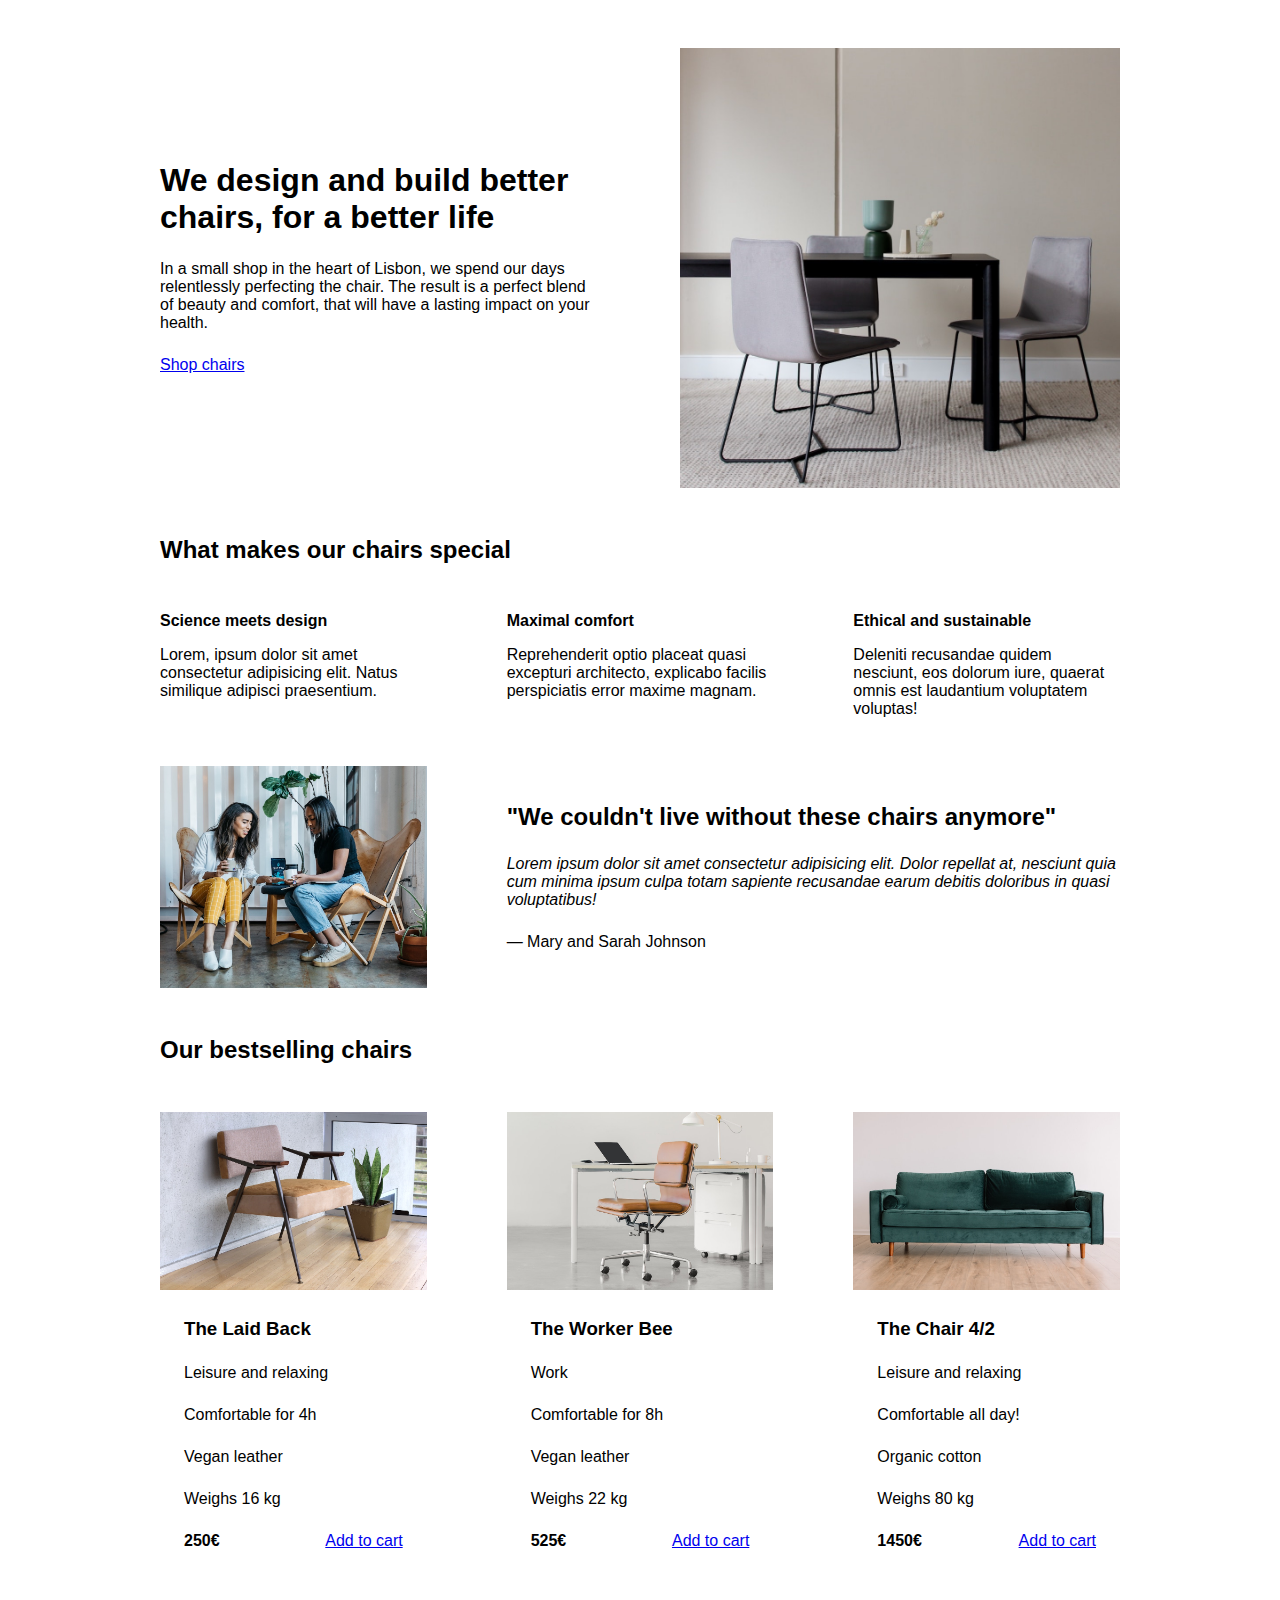
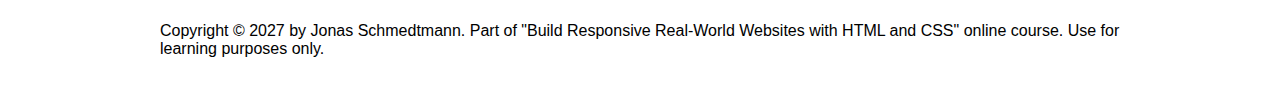
==== design/index.html @ 3bac64db "Add course files" ====
<!DOCTYPE html>
<html lang="en">
  <head>
    <meta charset="UTF-8" />
    <meta http-equiv="X-UA-Compatible" content="IE=edge" />
    <meta name="viewport" content="width=device-width, initial-scale=1.0" />

    <link rel="stylesheet" href="style.css" />
    <title>Lisbon Chair Shop</title>
  </head>
  <body>
    <div class="container">
      <header>
        <div class="header-text-box">
          <h1>We design and build better chairs, for a better life</h1>
          <p class="header-text">
            In a small shop in the heart of Lisbon, we spend our days
            relentlessly perfecting the chair. The result is a perfect blend of
            beauty and comfort, that will have a lasting impact on your health.
          </p>
          <a class="btn btn--big" href="#">Shop chairs</a>
        </div>
        <img src="hero.jpg" alt="Photo" />
      </header>

      <section>
        <h2>What makes our chairs special</h2>
        <div class="grid-3-cols">
          <div>
            <p class="features-title"><strong>Science meets design</strong></p>
            <p class="features-text">
              Lorem, ipsum dolor sit amet consectetur adipisicing elit. Natus
              similique adipisci praesentium.
            </p>
          </div>

          <div>
            <p class="features-title">
              <strong>Maximal comfort</strong>
            </p>
            <p class="features-text">
              Reprehenderit optio placeat quasi excepturi architecto, explicabo
              facilis perspiciatis error maxime magnam.
            </p>
          </div>

          <div>
            <p class="features-title">
              <strong>Ethical and sustainable</strong>
            </p>
            <p class="features-text">
              Deleniti recusandae quidem nesciunt, eos dolorum iure, quaerat
              omnis est laudantium voluptatem voluptas!
            </p>
          </div>
        </div>
      </section>

      <section class="testimonial-section">
        <div class="grid-3-cols">
          <img src="customers.jpg" alt="People sitting on chairs" />
          <div class="testimonial-box">
            <h2>"We couldn't live without these chairs anymore"</h2>
            <blockquote class="testimonial-text">
              Lorem ipsum dolor sit amet consectetur adipisicing elit. Dolor
              repellat at, nesciunt quia cum minima ipsum culpa totam sapiente
              recusandae earum debitis doloribus in quasi voluptatibus!
            </blockquote>
            <p class="testimonial-author">&mdash; Mary and Sarah Johnson</p>
          </div>
        </div>
      </section>

      <section>
        <h2>Our bestselling chairs</h2>
        <div class="grid-3-cols">
          <figure class="chair">
            <img src="chair-1.jpg" alt="Chair" />
            <div class="chair-box">
              <h3>The Laid Back</h3>
              <ul class="chair-details">
                <li>
                  <!-- Span is a generic INLINE text element, it doesn't have any meaning. It's like a div element, but inline -->
                  <span>Leisure and relaxing</span>
                </li>
                <li>
                  <span>Comfortable for 4h</span>
                </li>
                <li>
                  <span>Vegan leather</span>
                </li>
                <li>
                  <span>Weighs 16 kg</span>
                </li>
              </ul>
              <div class="chair-price">
                <strong>250€</strong>
                <a href="#" class="btn btn--small">Add to cart</a>
              </div>
            </div>
          </figure>

          <figure class="chair">
            <img src="chair-2.jpg" alt="Chair" />
            <div class="chair-box">
              <h3>The Worker Bee</h3>
              <ul class="chair-details">
                <li>
                  <span>Work</span>
                </li>
                <li>
                  <span>Comfortable for 8h</span>
                </li>
                <li>
                  <span>Vegan leather</span>
                </li>
                <li>
                  <span>Weighs 22 kg</span>
                </li>
              </ul>
              <div class="chair-price">
                <strong>525€</strong>
                <a href="#" class="btn btn--small">Add to cart</a>
              </div>
            </div>
          </figure>

          <figure class="chair">
            <img src="chair-3.jpg" alt="Chair" />
            <div class="chair-box">
              <h3>The Chair 4/2</h3>
              <ul class="chair-details">
                <li>
                  <span>Leisure and relaxing</span>
                </li>
                <li>
                  <span>Comfortable all day!</span>
                </li>
                <li>
                  <span>Organic cotton</span>
                </li>
                <li>
                  <span>Weighs 80 kg</span>
                </li>
              </ul>
              <div class="chair-price">
                <strong>1450€</strong>
                <a href="#" class="btn btn--small">Add to cart</a>
              </div>
            </div>
          </figure>
        </div>
      </section>

      <footer>
        Copyright &copy; 2027 by Jonas Schmedtmann. Part of "Build Responsive
        Real-World Websites with HTML and CSS" online course. Use for learning
        purposes only.
      </footer>
    </div>
  </body>
</html>
---- design/style.css ----
/*
SPACING SYSTEM (px)
2 / 4 / 8 / 12 / 16 / 24 / 32 / 48 / 64 / 80 / 96 / 128

FONT SIZE SYSTEM (px)
10 / 12 / 14 / 16 / 18 / 20 / 24 / 30 / 36 / 44 / 52 / 62 / 74 / 86 / 98
*/

* {
  margin: 0;
  padding: 0;
  box-sizing: border-box;
}

/* ------------------------ */
/* GENERAL STYLES */
/* ------------------------ */
body {
  font-family: sans-serif;
}

.container {
  width: 960px;
  margin: 0 auto;
}

header,
section {
  margin-bottom: 48px;
}

h2 {
  margin-bottom: 48px;
}

.grid-3-cols {
  display: grid;
  grid-template-columns: repeat(3, 1fr);
  column-gap: 80px;
}

/* ------------------------ */
/* COMPONENT STYLES */
/* ------------------------ */

/* HEADER */
header {
  display: grid;
  grid-template-columns: repeat(2, 1fr);
  column-gap: 80px;
  margin-top: 48px;
}

.header-text-box {
  align-self: center;
}

h1 {
  margin-bottom: 24px;
}

.header-text {
  margin-bottom: 24px;
}

img {
  width: 100%;
}

/* FEATURES */
.features-icon {
}

.features-title {
  margin-bottom: 16px;
}

.features-text {
}

/* TESTIMONIAL */
.testimonial-section {
}

.testimonial-box {
  grid-column: 2 / -1;
  align-self: center;
}

.testimonial-box h2 {
  margin-bottom: 24px;
}

.testimonial-text {
  font-style: italic;
  margin-bottom: 24px;
}

/* CHAIRS */
.chair-box {
  padding: 24px;
}

h3 {
  margin-bottom: 24px;
}

.chair-details {
  list-style: none;
  margin-bottom: 24px;
}

.chair-details li {
  display: flex;
  align-items: center;
  gap: 12px;
  margin-bottom: 24px;
}

.chair-details li:last-child {
  margin-bottom: 0;
}

.chair-icon {
}

.chair-price {
  display: flex;
  justify-content: space-between;
}

footer {
  margin-bottom: 48px;
}
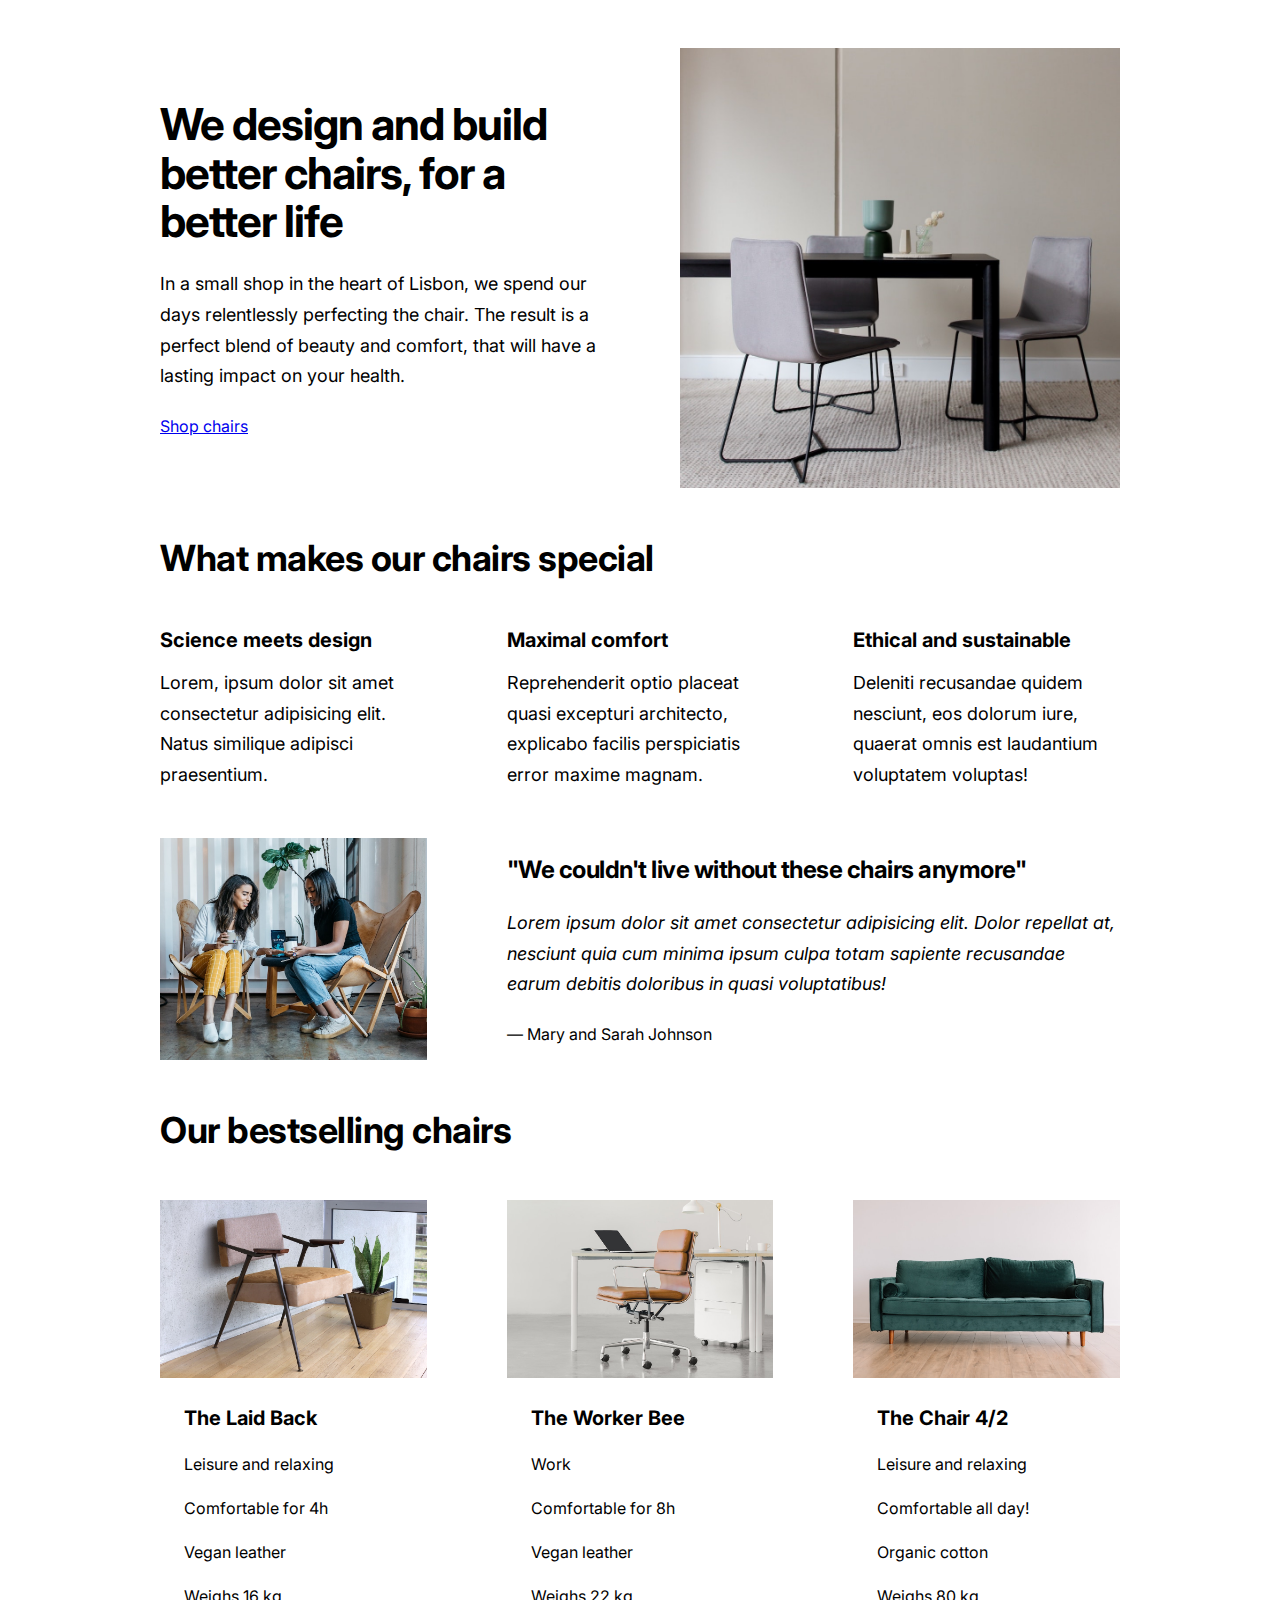
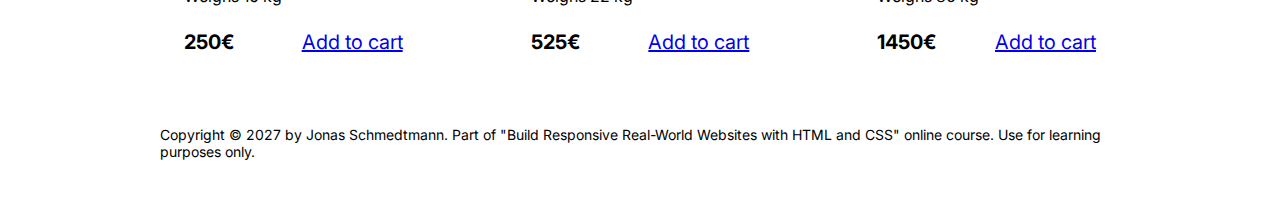
==== commit 251fe4d9: "Apply font size system" ====
--- a/design/index.html
+++ b/design/index.html
@@ -4,6 +4,10 @@
     <meta charset="UTF-8" />
     <meta http-equiv="X-UA-Compatible" content="IE=edge" />
     <meta name="viewport" content="width=device-width, initial-scale=1.0" />
+
+    <link rel="preconnect" href="https://fonts.googleapis.com">
+    <link rel="preconnect" href="https://fonts.gstatic.com" crossorigin>
+    <link href="https://fonts.googleapis.com/css2?family=Inter:wght@400;500;700&display=swap" rel="stylesheet">
 
     <link rel="stylesheet" href="style.css" />
     <title>Lisbon Chair Shop</title>
--- a/design/style.css
+++ b/design/style.css
@@ -16,7 +16,7 @@
 /* GENERAL STYLES */
 /* ------------------------ */
 body {
-  font-family: sans-serif;
+  font-family: 'Inter', sans-serif;
 }
 
 .container {
@@ -31,6 +31,8 @@
 
 h2 {
   margin-bottom: 48px;
+  font-size: 36px;
+  letter-spacing: -0.5px;
 }
 
 .grid-3-cols {
@@ -57,9 +59,14 @@
 
 h1 {
   margin-bottom: 24px;
+  font-size: 44px;
+  line-height: 1.1;
+  letter-spacing: -1px;
 }
 
 .header-text {
+  font-size: 18px;
+  line-height: 1.7;
   margin-bottom: 24px;
 }
 
@@ -73,9 +80,12 @@
 
 .features-title {
   margin-bottom: 16px;
+  font-size: 20px;
 }
 
 .features-text {
+  font-size: 18px;
+  line-height: 1.7;
 }
 
 /* TESTIMONIAL */
@@ -88,10 +98,13 @@
 }
 
 .testimonial-box h2 {
+  font-size: 24px;
   margin-bottom: 24px;
 }
 
 .testimonial-text {
+  font-size: 18px;
+  line-height: 1.7;
   font-style: italic;
   margin-bottom: 24px;
 }
@@ -102,6 +115,7 @@
 }
 
 h3 {
+  font-size: 20px;
   margin-bottom: 24px;
 }
 
@@ -125,10 +139,12 @@
 }
 
 .chair-price {
+  font-size: 20px;
   display: flex;
   justify-content: space-between;
 }
 
 footer {
+  font-size: 14px;
   margin-bottom: 48px;
 }
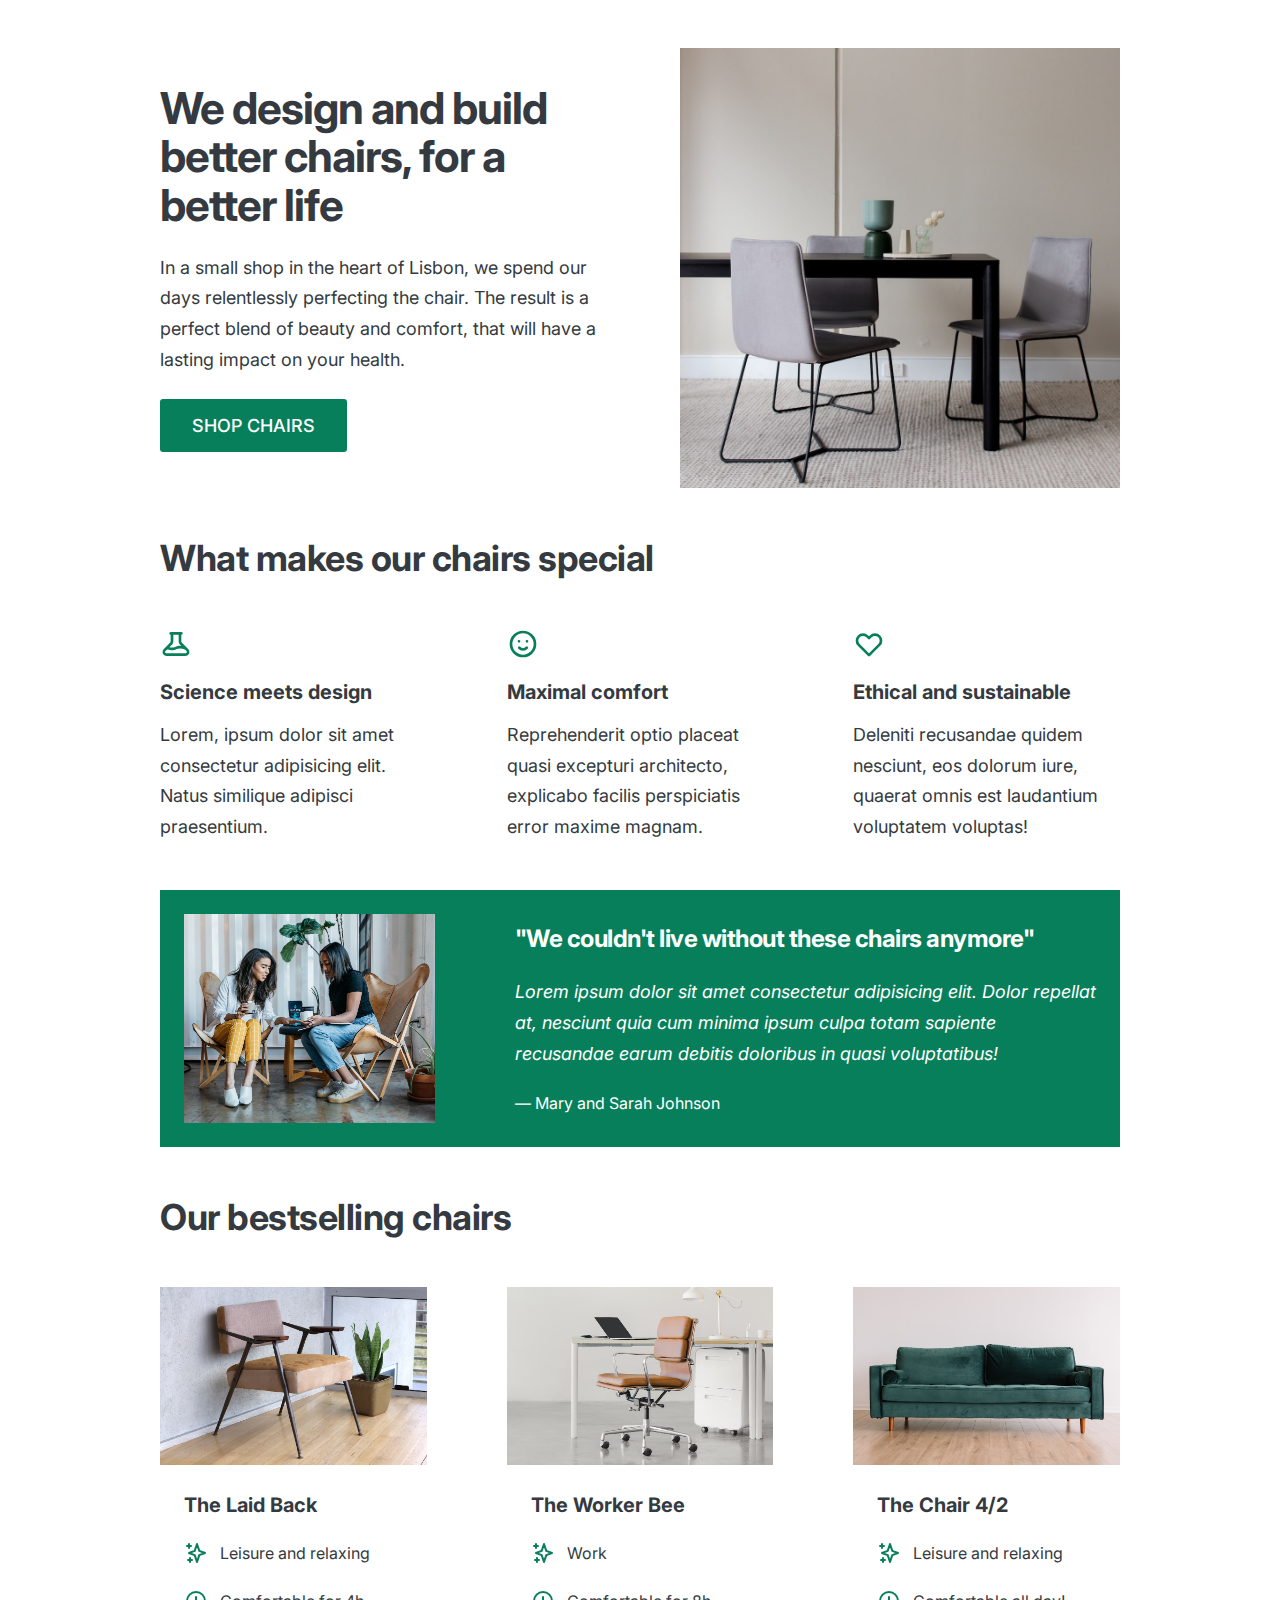
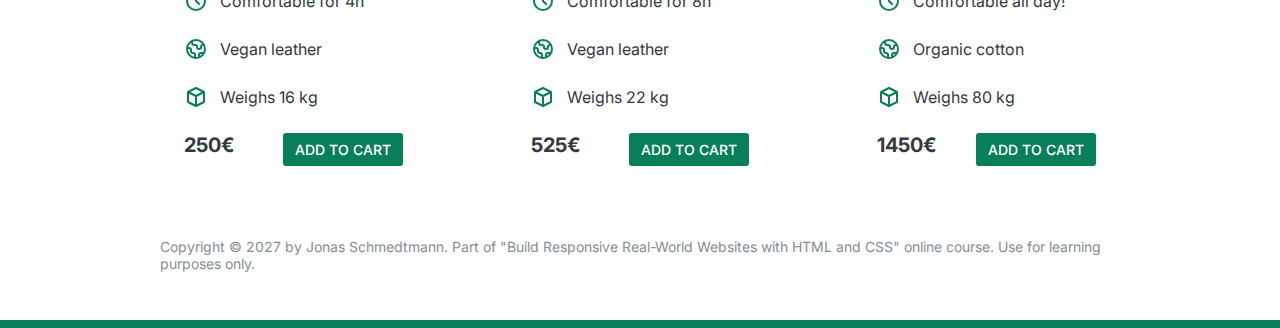
==== commit 5cb430ea: "Add icons" ====
--- a/design/index.html
+++ b/design/index.html
@@ -31,6 +31,9 @@
         <h2>What makes our chairs special</h2>
         <div class="grid-3-cols">
           <div>
+            <svg xmlns="http://www.w3.org/2000/svg" class="features-icon" fill="none" viewBox="0 0 24 24" stroke="currentColor">
+              <path stroke-linecap="round" stroke-linejoin="round" stroke-width="2" d="M19.428 15.428a2 2 0 00-1.022-.547l-2.387-.477a6 6 0 00-3.86.517l-.318.158a6 6 0 01-3.86.517L6.05 15.21a2 2 0 00-1.806.547M8 4h8l-1 1v5.172a2 2 0 00.586 1.414l5 5c1.26 1.26.367 3.414-1.415 3.414H4.828c-1.782 0-2.674-2.154-1.414-3.414l5-5A2 2 0 009 10.172V5L8 4z" />
+            </svg>
             <p class="features-title"><strong>Science meets design</strong></p>
             <p class="features-text">
               Lorem, ipsum dolor sit amet consectetur adipisicing elit. Natus
@@ -39,6 +42,9 @@
           </div>
 
           <div>
+            <svg xmlns="http://www.w3.org/2000/svg" class="features-icon" fill="none" viewBox="0 0 24 24" stroke="currentColor">
+              <path stroke-linecap="round" stroke-linejoin="round" stroke-width="2" d="M14.828 14.828a4 4 0 01-5.656 0M9 10h.01M15 10h.01M21 12a9 9 0 11-18 0 9 9 0 0118 0z" />
+            </svg>
             <p class="features-title">
               <strong>Maximal comfort</strong>
             </p>
@@ -49,6 +55,9 @@
           </div>
 
           <div>
+            <svg xmlns="http://www.w3.org/2000/svg" class="features-icon" fill="none" viewBox="0 0 24 24" stroke="currentColor">
+              <path stroke-linecap="round" stroke-linejoin="round" stroke-width="2" d="M4.318 6.318a4.5 4.5 0 000 6.364L12 20.364l7.682-7.682a4.5 4.5 0 00-6.364-6.364L12 7.636l-1.318-1.318a4.5 4.5 0 00-6.364 0z" />
+            </svg>
             <p class="features-title">
               <strong>Ethical and sustainable</strong>
             </p>
@@ -84,16 +93,27 @@
               <h3>The Laid Back</h3>
               <ul class="chair-details">
                 <li>
-                  <!-- Span is a generic INLINE text element, it doesn't have any meaning. It's like a div element, but inline -->
+                  <svg xmlns="http://www.w3.org/2000/svg" class="chair-icon" fill="none" viewBox="0 0 24 24" stroke="currentColor">
+                    <path stroke-linecap="round" stroke-linejoin="round" stroke-width="2" d="M5 3v4M3 5h4M6 17v4m-2-2h4m5-16l2.286 6.857L21 12l-5.714 2.143L13 21l-2.286-6.857L5 12l5.714-2.143L13 3z" />
+                  </svg>
                   <span>Leisure and relaxing</span>
                 </li>
                 <li>
+                  <svg xmlns="http://www.w3.org/2000/svg" class="chair-icon" fill="none" viewBox="0 0 24 24" stroke="currentColor">
+                    <path stroke-linecap="round" stroke-linejoin="round" stroke-width="2" d="M12 8v4l3 3m6-3a9 9 0 11-18 0 9 9 0 0118 0z" />
+                  </svg>
                   <span>Comfortable for 4h</span>
                 </li>
                 <li>
+                  <svg xmlns="http://www.w3.org/2000/svg" class="chair-icon" fill="none" viewBox="0 0 24 24" stroke="currentColor">
+                    <path stroke-linecap="round" stroke-linejoin="round" stroke-width="2" d="M3.055 11H5a2 2 0 012 2v1a2 2 0 002 2 2 2 0 012 2v2.945M8 3.935V5.5A2.5 2.5 0 0010.5 8h.5a2 2 0 012 2 2 2 0 104 0 2 2 0 012-2h1.064M15 20.488V18a2 2 0 012-2h3.064M21 12a9 9 0 11-18 0 9 9 0 0118 0z" />
+                  </svg>
                   <span>Vegan leather</span>
                 </li>
                 <li>
+                  <svg xmlns="http://www.w3.org/2000/svg" class="chair-icon" fill="none" viewBox="0 0 24 24" stroke="currentColor">
+                    <path stroke-linecap="round" stroke-linejoin="round" stroke-width="2" d="M20 7l-8-4-8 4m16 0l-8 4m8-4v10l-8 4m0-10L4 7m8 4v10M4 7v10l8 4" />
+                  </svg>
                   <span>Weighs 16 kg</span>
                 </li>
               </ul>
@@ -110,15 +130,27 @@
               <h3>The Worker Bee</h3>
               <ul class="chair-details">
                 <li>
+                  <svg xmlns="http://www.w3.org/2000/svg" class="chair-icon" fill="none" viewBox="0 0 24 24" stroke="currentColor">
+                    <path stroke-linecap="round" stroke-linejoin="round" stroke-width="2" d="M5 3v4M3 5h4M6 17v4m-2-2h4m5-16l2.286 6.857L21 12l-5.714 2.143L13 21l-2.286-6.857L5 12l5.714-2.143L13 3z" />
+                  </svg>
                   <span>Work</span>
                 </li>
                 <li>
+                  <svg xmlns="http://www.w3.org/2000/svg" class="chair-icon" fill="none" viewBox="0 0 24 24" stroke="currentColor">
+                    <path stroke-linecap="round" stroke-linejoin="round" stroke-width="2" d="M12 8v4l3 3m6-3a9 9 0 11-18 0 9 9 0 0118 0z" />
+                  </svg>
                   <span>Comfortable for 8h</span>
                 </li>
                 <li>
+                  <svg xmlns="http://www.w3.org/2000/svg" class="chair-icon" fill="none" viewBox="0 0 24 24" stroke="currentColor">
+                    <path stroke-linecap="round" stroke-linejoin="round" stroke-width="2" d="M3.055 11H5a2 2 0 012 2v1a2 2 0 002 2 2 2 0 012 2v2.945M8 3.935V5.5A2.5 2.5 0 0010.5 8h.5a2 2 0 012 2 2 2 0 104 0 2 2 0 012-2h1.064M15 20.488V18a2 2 0 012-2h3.064M21 12a9 9 0 11-18 0 9 9 0 0118 0z" />
+                  </svg>
                   <span>Vegan leather</span>
                 </li>
                 <li>
+                  <svg xmlns="http://www.w3.org/2000/svg" class="chair-icon" fill="none" viewBox="0 0 24 24" stroke="currentColor">
+                    <path stroke-linecap="round" stroke-linejoin="round" stroke-width="2" d="M20 7l-8-4-8 4m16 0l-8 4m8-4v10l-8 4m0-10L4 7m8 4v10M4 7v10l8 4" />
+                  </svg>
                   <span>Weighs 22 kg</span>
                 </li>
               </ul>
@@ -135,15 +167,27 @@
               <h3>The Chair 4/2</h3>
               <ul class="chair-details">
                 <li>
+                  <svg xmlns="http://www.w3.org/2000/svg" class="chair-icon" fill="none" viewBox="0 0 24 24" stroke="currentColor">
+                    <path stroke-linecap="round" stroke-linejoin="round" stroke-width="2" d="M5 3v4M3 5h4M6 17v4m-2-2h4m5-16l2.286 6.857L21 12l-5.714 2.143L13 21l-2.286-6.857L5 12l5.714-2.143L13 3z" />
+                  </svg>
                   <span>Leisure and relaxing</span>
                 </li>
                 <li>
+                  <svg xmlns="http://www.w3.org/2000/svg" class="chair-icon" fill="none" viewBox="0 0 24 24" stroke="currentColor">
+                    <path stroke-linecap="round" stroke-linejoin="round" stroke-width="2" d="M12 8v4l3 3m6-3a9 9 0 11-18 0 9 9 0 0118 0z" />
+                  </svg>
                   <span>Comfortable all day!</span>
                 </li>
                 <li>
+                  <svg xmlns="http://www.w3.org/2000/svg" class="chair-icon" fill="none" viewBox="0 0 24 24" stroke="currentColor">
+                    <path stroke-linecap="round" stroke-linejoin="round" stroke-width="2" d="M3.055 11H5a2 2 0 012 2v1a2 2 0 002 2 2 2 0 012 2v2.945M8 3.935V5.5A2.5 2.5 0 0010.5 8h.5a2 2 0 012 2 2 2 0 104 0 2 2 0 012-2h1.064M15 20.488V18a2 2 0 012-2h3.064M21 12a9 9 0 11-18 0 9 9 0 0118 0z" />
+                  </svg>
                   <span>Organic cotton</span>
                 </li>
                 <li>
+                  <svg xmlns="http://www.w3.org/2000/svg" class="chair-icon" fill="none" viewBox="0 0 24 24" stroke="currentColor">
+                    <path stroke-linecap="round" stroke-linejoin="round" stroke-width="2" d="M20 7l-8-4-8 4m16 0l-8 4m8-4v10l-8 4m0-10L4 7m8 4v10M4 7v10l8 4" />
+                  </svg>
                   <span>Weighs 80 kg</span>
                 </li>
               </ul>
--- a/design/style.css
+++ b/design/style.css
@@ -5,6 +5,14 @@
 FONT SIZE SYSTEM (px)
 10 / 12 / 14 / 16 / 18 / 20 / 24 / 30 / 36 / 44 / 52 / 62 / 74 / 86 / 98
 */
+
+/*
+MAIN COLOR: #087f5b
+GREY: #343a40
+*/
+
+/* https://yeun.github.io/open-color/ */
+/* https://coolors.co/contrast-checker */
 
 * {
   margin: 0;
@@ -17,6 +25,8 @@
 /* ------------------------ */
 body {
   font-family: 'Inter', sans-serif;
+  color: #343a40;
+  border-bottom: 8px solid #087f5b;
 }
 
 .container {
@@ -39,6 +49,32 @@
   display: grid;
   grid-template-columns: repeat(3, 1fr);
   column-gap: 80px;
+}
+
+.btn:link,
+.btn:visited {
+  display: inline-block;
+  background-color: #087f5b;
+  color: #fff;
+  text-decoration: none;
+  text-transform: uppercase;
+  font-weight: 500;
+  border-radius: 3px;
+}
+
+.btn:hover,
+.btn:active {
+  background-color: #2f9e44;
+}
+
+.btn--big {
+  font-size: 18px;
+  padding: 16px 32px;
+}
+
+.btn--small {
+  font-size: 14px;
+  padding: 8px 12px;
 }
 
 /* ------------------------ */
@@ -76,6 +112,10 @@
 
 /* FEATURES */
 .features-icon {
+  stroke: #087f5b;
+  height: 32px;
+  width: 32px;
+  margin-bottom: 16px;
 }
 
 .features-title {
@@ -90,6 +130,9 @@
 
 /* TESTIMONIAL */
 .testimonial-section {
+  background-color: #087f5b;
+  color: #fff;
+  padding: 24px;
 }
 
 .testimonial-box {
@@ -136,6 +179,9 @@
 }
 
 .chair-icon {
+  stroke: #087f5b;
+  height: 24px;
+  width: 24px;
 }
 
 .chair-price {
@@ -145,6 +191,7 @@
 }
 
 footer {
+  color: #868e96;
   font-size: 14px;
   margin-bottom: 48px;
 }
